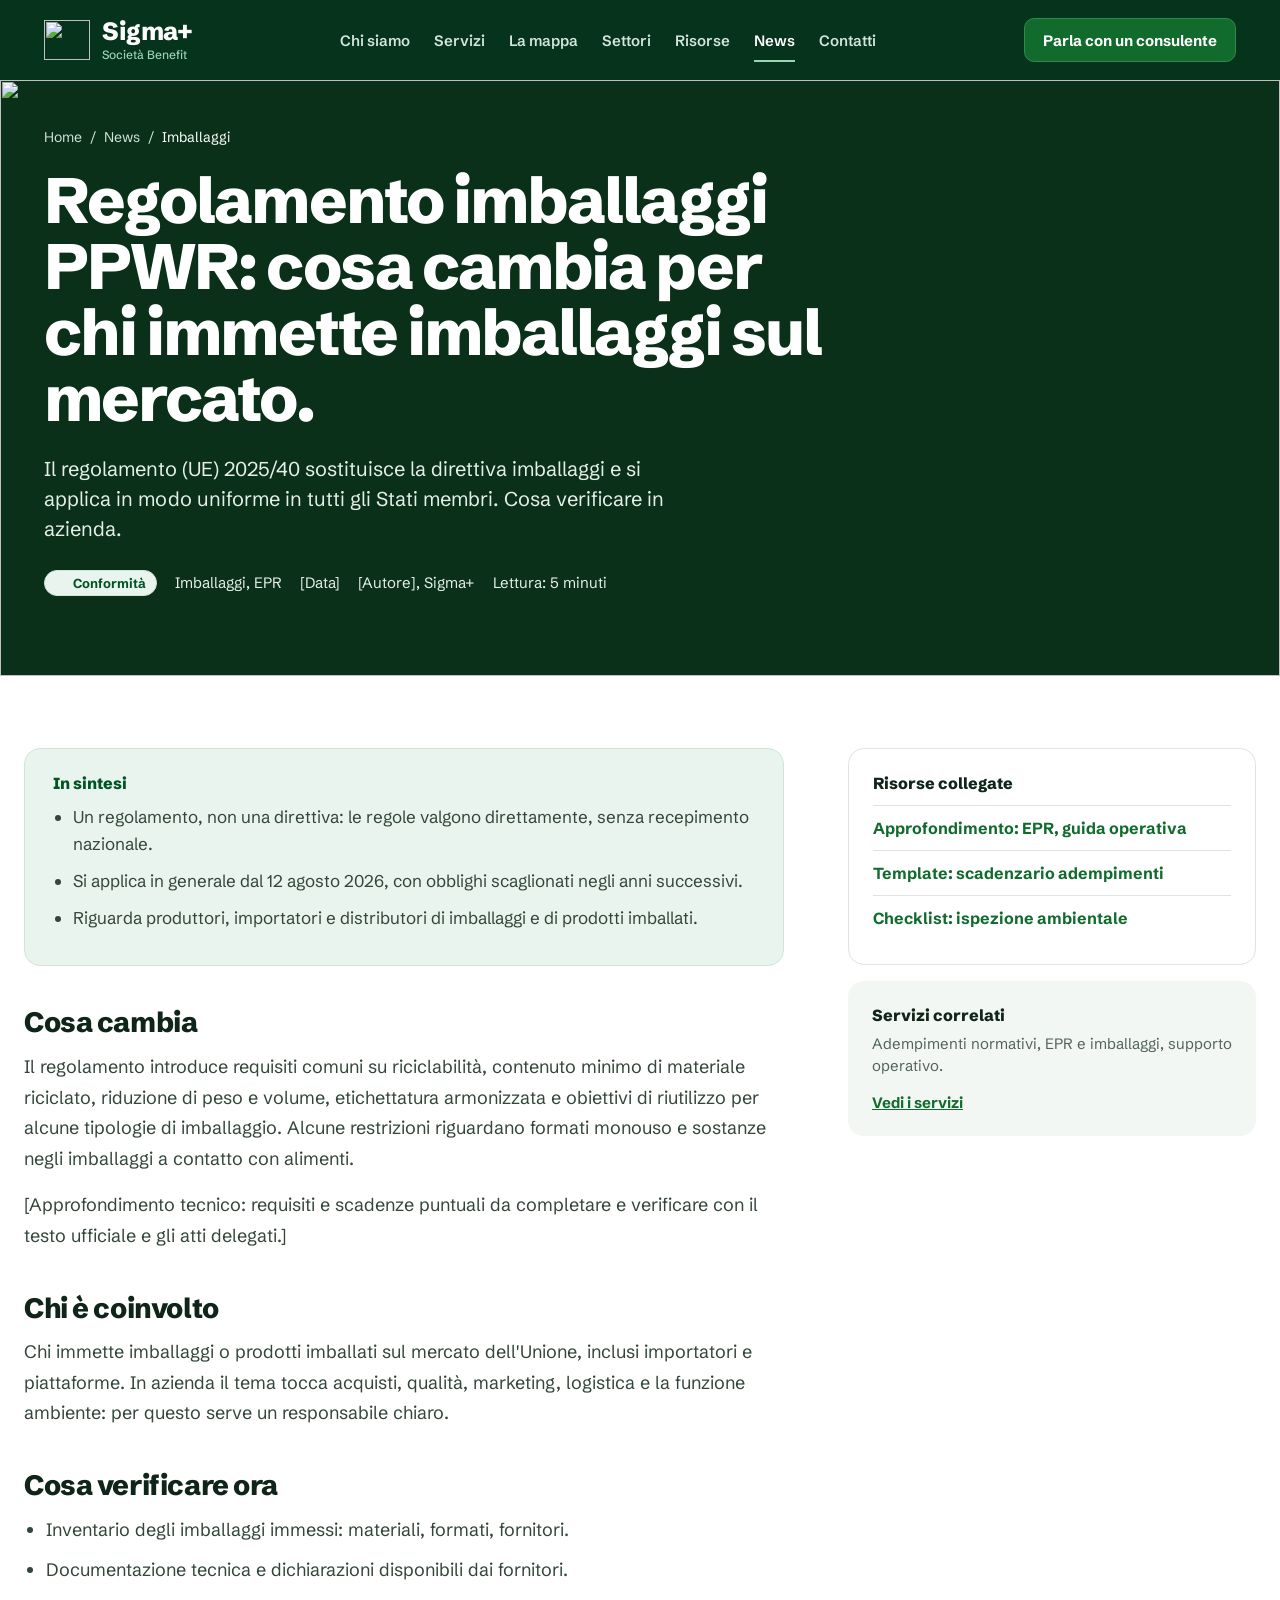
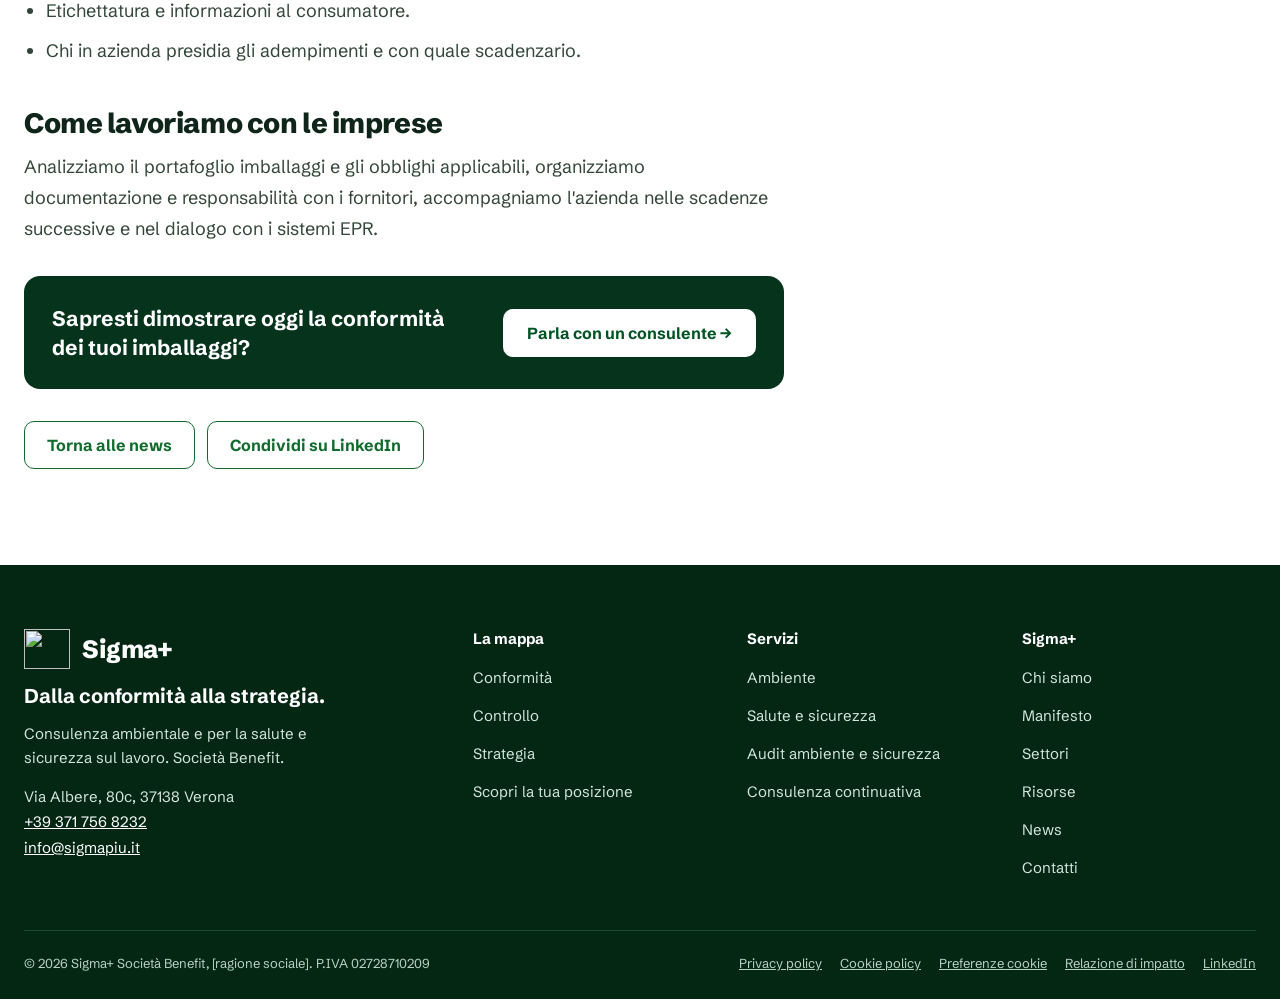
==== Articolo.html @ aa4e592d "Add files via upload" ====
<!doctype html>
<html lang="it">
<head>
<meta charset="utf-8">
<meta name="viewport" content="width=device-width, initial-scale=1">
<title>Sigma+ — Articolo: regolamento imballaggi PPWR</title>
<meta name="description" content="Sigma+ Società Benefit: consulenza ambientale e per la salute e sicurezza sul lavoro. Dalla conformità alla strategia.">
<link rel="icon" href="assets/simbolo.png">

<link rel="preconnect" href="https://fonts.googleapis.com">
<link rel="stylesheet" href="https://fonts.googleapis.com/css2?family=Schibsted+Grotesk:wght@400;500;600;700;800&amp;display=swap">
<style>
body{margin:0;background:#FFFFFF}
*{box-sizing:border-box}
a{color:#106B2D}a:hover{color:#005423}
input,select,textarea,button{font-family:inherit}
:focus-visible{outline:3px solid #015FC2;outline-offset:2px}
@media (prefers-reduced-motion: reduce){*{transition:none !important}}
</style>
</head>
<body>
<div style="font-family: 'Schibsted Grotesk', 'Helvetica Neue', Helvetica, sans-serif; color: #10251A; background: #FFFFFF; min-height: 100vh">
<header style="background: #06331B; color: #FFFFFF">
<div style="max-width: 1240px; margin: 0 auto; padding: 12px 24px; display: flex; flex-wrap: wrap; align-items: center; gap: 8px 32px">
<a href="index.html" aria-label="Sigma+ Società Benefit, home" style="display: flex; align-items: center; gap: 12px; text-decoration: none; color: #FFFFFF; min-height: 56px">
<img src="assets/simbolo.png" alt="" style="width: 46px; height: 40px; object-fit: contain">
<span style="display: flex; flex-direction: column; line-height: 1"><span style="font-size: 25px; font-weight: 800; letter-spacing: -0.02em">Sigma+</span><span style="font-size: 12px; font-weight: 500; color: #9BD4B3; margin-top: 5px">Società Benefit</span></span>
</a>
<nav aria-label="Menu principale" style="display: flex; flex-wrap: wrap; gap: 0 24px; flex: 1 1 480px; justify-content: center">
<a href="ChiSiamo.html" style="display: inline-flex; align-items: center; min-height: 44px; font-size: 15px; font-weight: 600; text-decoration: none; color: #D3E6DA">Chi siamo</a>
<a href="Servizi.html" style="display: inline-flex; align-items: center; min-height: 44px; font-size: 15px; font-weight: 600; text-decoration: none; color: #D3E6DA">Servizi</a>
<a href="LaMappa.html" style="display: inline-flex; align-items: center; min-height: 44px; font-size: 15px; font-weight: 600; text-decoration: none; color: #D3E6DA">La mappa</a>
<a href="Settori.html" style="display: inline-flex; align-items: center; min-height: 44px; font-size: 15px; font-weight: 600; text-decoration: none; color: #D3E6DA">Settori</a>
<a href="Risorse.html" style="display: inline-flex; align-items: center; min-height: 44px; font-size: 15px; font-weight: 600; text-decoration: none; color: #D3E6DA">Risorse</a>
<a href="News.html" style="display: inline-flex; align-items: center; min-height: 44px; font-size: 15px; font-weight: 600; text-decoration: none; color: #FFFFFF; box-shadow: inset 0 -2px 0 #9BD4B3" aria-current="page">News</a>
<a href="Contatti.html" style="display: inline-flex; align-items: center; min-height: 44px; font-size: 15px; font-weight: 600; text-decoration: none; color: #D3E6DA">Contatti</a>
</nav>
<a href="Contatti.html" style="display: inline-flex; align-items: center; gap: 10px; min-height: 48px; padding: 0 24px; border-radius: 10px; background: #106B2D; color: #FFFFFF; font-weight: 700; font-size: 16px; text-decoration: none; border: 0; cursor: pointer; font-family: 'Schibsted Grotesk', 'Helvetica Neue', Helvetica, sans-serif; min-height: 44px; padding: 0 18px; font-size: 15px; border: 1px solid #2F8A4C">Parla con un consulente</a>
</div>
</header>
<section style="position: relative; background: #0B3019; overflow: hidden">
<img src="assets/hero-articolo.jpg" alt="" style="position: absolute; top: 0; left: 0; width: 100%; height: 100%; object-fit: cover; object-position: 70% center">
<div style="position: relative; max-width: 1240px; margin: 0 auto; padding: 48px 24px 80px">
<nav aria-label="Percorso" style="display: flex; flex-wrap: wrap; gap: 8px; font-size: 14px; color: #CFE3D6; margin-bottom: 22px"><a href="index.html" style="color: #CFE3D6; text-decoration: none">Home</a><span aria-hidden="true">/</span><a href="News.html" style="color: #CFE3D6; text-decoration: none">News</a><span aria-hidden="true">/</span><span style="color: #FFFFFF">Imballaggi</span></nav>
<h1 style="margin: 0; font-size: clamp(38px, 5.2vw, 64px); line-height: 1.03; font-weight: 800; letter-spacing: -0.03em; color: #FFFFFF; max-width: 780px">Regolamento imballaggi PPWR: cosa cambia per chi immette imballaggi sul mercato.</h1>
<p style="margin: 22px 0 0; font-size: 20px; line-height: 1.5; color: #E4EFE8; max-width: 620px">Il regolamento (UE) 2025/40 sostituisce la direttiva imballaggi e si applica in modo uniforme in tutti gli Stati membri. Cosa verificare in azienda.</p>
<div style="display: flex; flex-wrap: wrap; gap: 10px 18px; align-items: center; margin-top: 26px; font-size: 15px; color: #E4EFE8"><span style="display: inline-flex; align-items: center; gap: 6px; font-size: 13px; font-weight: 700; color: #005423; background: #EAF4EE; border: 1px solid #CFE6D7; padding: 4px 10px 4px 6px; border-radius: 999px"><img src="assets/sfera-g.png" alt="" style="width: 16px; height: 16px">Conformità</span><span>Imballaggi, EPR</span><span>[Data]</span><span>[Autore], Sigma+</span><span>Lettura: 5 minuti</span></div>
</div>
</section>
<section style="padding: 72px 24px 96px">
<div style="max-width: 1240px; margin: 0 auto; display: flex; flex-wrap: wrap; gap: 48px 64px; align-items: flex-start">
<article style="flex: 999 1 560px; min-width: 0; max-width: 760px">
<div style="padding: 24px 28px; border-radius: 16px; background: #EAF4EE; border: 1px solid #CFE6D7"><p style="margin: 0 0 10px; font-size: 16px; font-weight: 800; color: #005423">In sintesi</p><ul style="margin: 0; padding-left: 20px; font-size: 17px; line-height: 1.6; color: #33463A"><li style="margin-bottom: 10px">Un regolamento, non una direttiva: le regole valgono direttamente, senza recepimento nazionale.</li><li style="margin-bottom: 10px">Si applica in generale dal 12 agosto 2026, con obblighi scaglionati negli anni successivi.</li><li style="margin-bottom: 10px">Riguarda produttori, importatori e distributori di imballaggi e di prodotti imballati.</li></ul></div>
<h2 style="margin: 40px 0 12px; font-size: 28px; line-height: 1.2; font-weight: 800; letter-spacing: -0.015em; color: #10251A">Cosa cambia</h2><p style="margin: 0 0 16px; font-size: 18px; line-height: 1.7; color: #33463A">Il regolamento introduce requisiti comuni su riciclabilità, contenuto minimo di materiale riciclato, riduzione di peso e volume, etichettatura armonizzata e obiettivi di riutilizzo per alcune tipologie di imballaggio. Alcune restrizioni riguardano formati monouso e sostanze negli imballaggi a contatto con alimenti.</p><p style="margin: 0 0 16px; font-size: 18px; line-height: 1.7; color: #33463A">[Approfondimento tecnico: requisiti e scadenze puntuali da completare e verificare con il testo ufficiale e gli atti delegati.]</p><h2 style="margin: 40px 0 12px; font-size: 28px; line-height: 1.2; font-weight: 800; letter-spacing: -0.015em; color: #10251A">Chi è coinvolto</h2><p style="margin: 0 0 16px; font-size: 18px; line-height: 1.7; color: #33463A">Chi immette imballaggi o prodotti imballati sul mercato dell'Unione, inclusi importatori e piattaforme. In azienda il tema tocca acquisti, qualità, marketing, logistica e la funzione ambiente: per questo serve un responsabile chiaro.</p><h2 style="margin: 40px 0 12px; font-size: 28px; line-height: 1.2; font-weight: 800; letter-spacing: -0.015em; color: #10251A">Cosa verificare ora</h2><ul style="margin: 0 0 16px; padding-left: 22px; font-size: 18px; line-height: 1.7; color: #33463A"><li style="margin-bottom: 10px">Inventario degli imballaggi immessi: materiali, formati, fornitori.</li><li style="margin-bottom: 10px">Documentazione tecnica e dichiarazioni disponibili dai fornitori.</li><li style="margin-bottom: 10px">Etichettatura e informazioni al consumatore.</li><li style="margin-bottom: 10px">Chi in azienda presidia gli adempimenti e con quale scadenzario.</li></ul><h2 style="margin: 40px 0 12px; font-size: 28px; line-height: 1.2; font-weight: 800; letter-spacing: -0.015em; color: #10251A">Come lavoriamo con le imprese</h2><p style="margin: 0 0 16px; font-size: 18px; line-height: 1.7; color: #33463A">Analizziamo il portafoglio imballaggi e gli obblighi applicabili, organizziamo documentazione e responsabilità con i fornitori, accompagniamo l'azienda nelle scadenze successive e nel dialogo con i sistemi EPR.</p><div style="margin-top: 32px; padding: 28px; border-radius: 16px; background: #06331B; display: flex; flex-wrap: wrap; gap: 16px 32px; align-items: center"><p style="margin: 0; flex: 1 1 320px; font-size: 21px; font-weight: 700; line-height: 1.35; color: #FFFFFF">Sapresti dimostrare oggi la conformità dei tuoi imballaggi?</p><a href="Contatti.html" style="display: inline-flex; align-items: center; gap: 10px; min-height: 48px; padding: 0 24px; border-radius: 10px; background: #106B2D; color: #FFFFFF; font-weight: 700; font-size: 16px; text-decoration: none; border: 0; cursor: pointer; font-family: 'Schibsted Grotesk', 'Helvetica Neue', Helvetica, sans-serif; background: #FFFFFF; color: #005423">Parla con un consulente →</a></div>
<div style="display: flex; flex-wrap: wrap; gap: 12px; margin-top: 32px"><a href="News.html" style="display: inline-flex; align-items: center; gap: 10px; min-height: 48px; padding: 0 22px; border-radius: 10px; border: 1.5px solid #106B2D; color: #106B2D; font-weight: 700; font-size: 16px; text-decoration: none; background: #FFFFFF">Torna alle news</a><a href="#" style="display: inline-flex; align-items: center; gap: 10px; min-height: 48px; padding: 0 22px; border-radius: 10px; border: 1.5px solid #106B2D; color: #106B2D; font-weight: 700; font-size: 16px; text-decoration: none; background: #FFFFFF">Condividi su LinkedIn</a></div>
</article>
<aside style="flex: 1 1 300px; display: flex; flex-direction: column; gap: 16px"><div style="padding: 24px; border-radius: 16px; border: 1px solid #DCE5DF"><p style="margin: 0 0 12px; font-size: 16px; font-weight: 800; color: #10251A">Risorse collegate</p><a href="Risorse.html" style="display: block; padding: 12px 0; border-top: 1px solid #DCE5DF; font-size: 16px; font-weight: 700; text-decoration: none">Approfondimento: EPR, guida operativa</a><a href="Risorse.html" style="display: block; padding: 12px 0; border-top: 1px solid #DCE5DF; font-size: 16px; font-weight: 700; text-decoration: none">Template: scadenzario adempimenti</a><a href="Risorse.html" style="display: block; padding: 12px 0; border-top: 1px solid #DCE5DF; font-size: 16px; font-weight: 700; text-decoration: none">Checklist: ispezione ambientale</a></div><div style="padding: 24px; border-radius: 16px; background: #F3F7F4"><p style="margin: 0; font-size: 16px; font-weight: 800; color: #10251A">Servizi correlati</p><p style="margin: 8px 0 14px; font-size: 15px; line-height: 1.5; color: #52645A">Adempimenti normativi, EPR e imballaggi, supporto operativo.</p><a href="Servizi.html" style="font-size: 15px; font-weight: 700">Vedi i servizi</a></div></aside>
</div>
</section>
<footer style="background: #042714; color: #D3E6DA; padding: 64px 24px 28px">
<div style="max-width: 1240px; margin: 0 auto">
<div style="display: flex; flex-wrap: wrap; gap: 40px">
<div style="display: flex; flex-direction: column; gap: 14px; flex: 2 1 300px">
<div style="display: flex; align-items: center; gap: 12px"><img src="assets/simbolo.png" alt="" style="width: 46px; height: 40px; object-fit: contain"><span style="font-size: 25px; font-weight: 800; color: #FFFFFF; letter-spacing: -0.02em">Sigma+</span></div>
<p style="margin: 0; font-size: 20px; font-weight: 700; color: #FFFFFF">Dalla conformità alla strategia.</p>
<p style="margin: 0; font-size: 15px; line-height: 1.6; max-width: 340px">Consulenza ambientale e per la salute e sicurezza sul lavoro. Società Benefit.</p>
<p style="margin: 0; font-size: 15px; line-height: 1.7">Via Albere, 80c, 37138 Verona<br><a href="tel:+393717568232" style="color: #FFFFFF">+39 371 756 8232</a><br><a href="mailto:info@sigmapiu.it" style="color: #FFFFFF">info@sigmapiu.it</a></p>
</div>
<div style="display: flex; flex-direction: column; gap: 10px; flex: 1 1 180px"><p style="margin: 0 0 6px; font-size: 15px; font-weight: 700; color: #FFFFFF">La mappa</p><a href="LaMappa.html" style="color: #D3E6DA; text-decoration: none; font-size: 15px; min-height: 28px; display: inline-flex; align-items: center">Conformità</a><a href="LaMappa.html" style="color: #D3E6DA; text-decoration: none; font-size: 15px; min-height: 28px; display: inline-flex; align-items: center">Controllo</a><a href="LaMappa.html" style="color: #D3E6DA; text-decoration: none; font-size: 15px; min-height: 28px; display: inline-flex; align-items: center">Strategia</a><a href="LaMappa.html" style="color: #D3E6DA; text-decoration: none; font-size: 15px; min-height: 28px; display: inline-flex; align-items: center">Scopri la tua posizione</a></div>
<div style="display: flex; flex-direction: column; gap: 10px; flex: 1 1 180px"><p style="margin: 0 0 6px; font-size: 15px; font-weight: 700; color: #FFFFFF">Servizi</p><a href="Servizi.html" style="color: #D3E6DA; text-decoration: none; font-size: 15px; min-height: 28px; display: inline-flex; align-items: center">Ambiente</a><a href="Sicurezza.html" style="color: #D3E6DA; text-decoration: none; font-size: 15px; min-height: 28px; display: inline-flex; align-items: center">Salute e sicurezza</a><a href="ServizioAudit.html" style="color: #D3E6DA; text-decoration: none; font-size: 15px; min-height: 28px; display: inline-flex; align-items: center">Audit ambiente e sicurezza</a><a href="Servizi.html" style="color: #D3E6DA; text-decoration: none; font-size: 15px; min-height: 28px; display: inline-flex; align-items: center">Consulenza continuativa</a></div>
<div style="display: flex; flex-direction: column; gap: 10px; flex: 1 1 180px"><p style="margin: 0 0 6px; font-size: 15px; font-weight: 700; color: #FFFFFF">Sigma+</p><a href="ChiSiamo.html" style="color: #D3E6DA; text-decoration: none; font-size: 15px; min-height: 28px; display: inline-flex; align-items: center">Chi siamo</a><a href="ChiSiamo.html" style="color: #D3E6DA; text-decoration: none; font-size: 15px; min-height: 28px; display: inline-flex; align-items: center">Manifesto</a><a href="Settori.html" style="color: #D3E6DA; text-decoration: none; font-size: 15px; min-height: 28px; display: inline-flex; align-items: center">Settori</a><a href="Risorse.html" style="color: #D3E6DA; text-decoration: none; font-size: 15px; min-height: 28px; display: inline-flex; align-items: center">Risorse</a><a href="News.html" style="color: #D3E6DA; text-decoration: none; font-size: 15px; min-height: 28px; display: inline-flex; align-items: center">News</a><a href="Contatti.html" style="color: #D3E6DA; text-decoration: none; font-size: 15px; min-height: 28px; display: inline-flex; align-items: center">Contatti</a></div>
</div>
<div style="display: flex; flex-wrap: wrap; gap: 12px 24px; justify-content: space-between; margin-top: 48px; padding-top: 24px; border-top: 1px solid #1D4A30; font-size: 13px; color: #B9D2C2">
<span>© 2026 Sigma+ Società Benefit, [ragione sociale]. P.IVA 02728710209</span>
<span style="display: flex; flex-wrap: wrap; gap: 4px 18px"><a href="#" style="color: #B9D2C2">Privacy policy</a><a href="#" style="color: #B9D2C2">Cookie policy</a><a href="#" style="color: #B9D2C2">Preferenze cookie</a><a href="#" style="color: #B9D2C2">Relazione di impatto</a><a href="#" style="color: #B9D2C2">LinkedIn</a></span>
</div>
</div>
</footer>
</div>
</body>
</html>
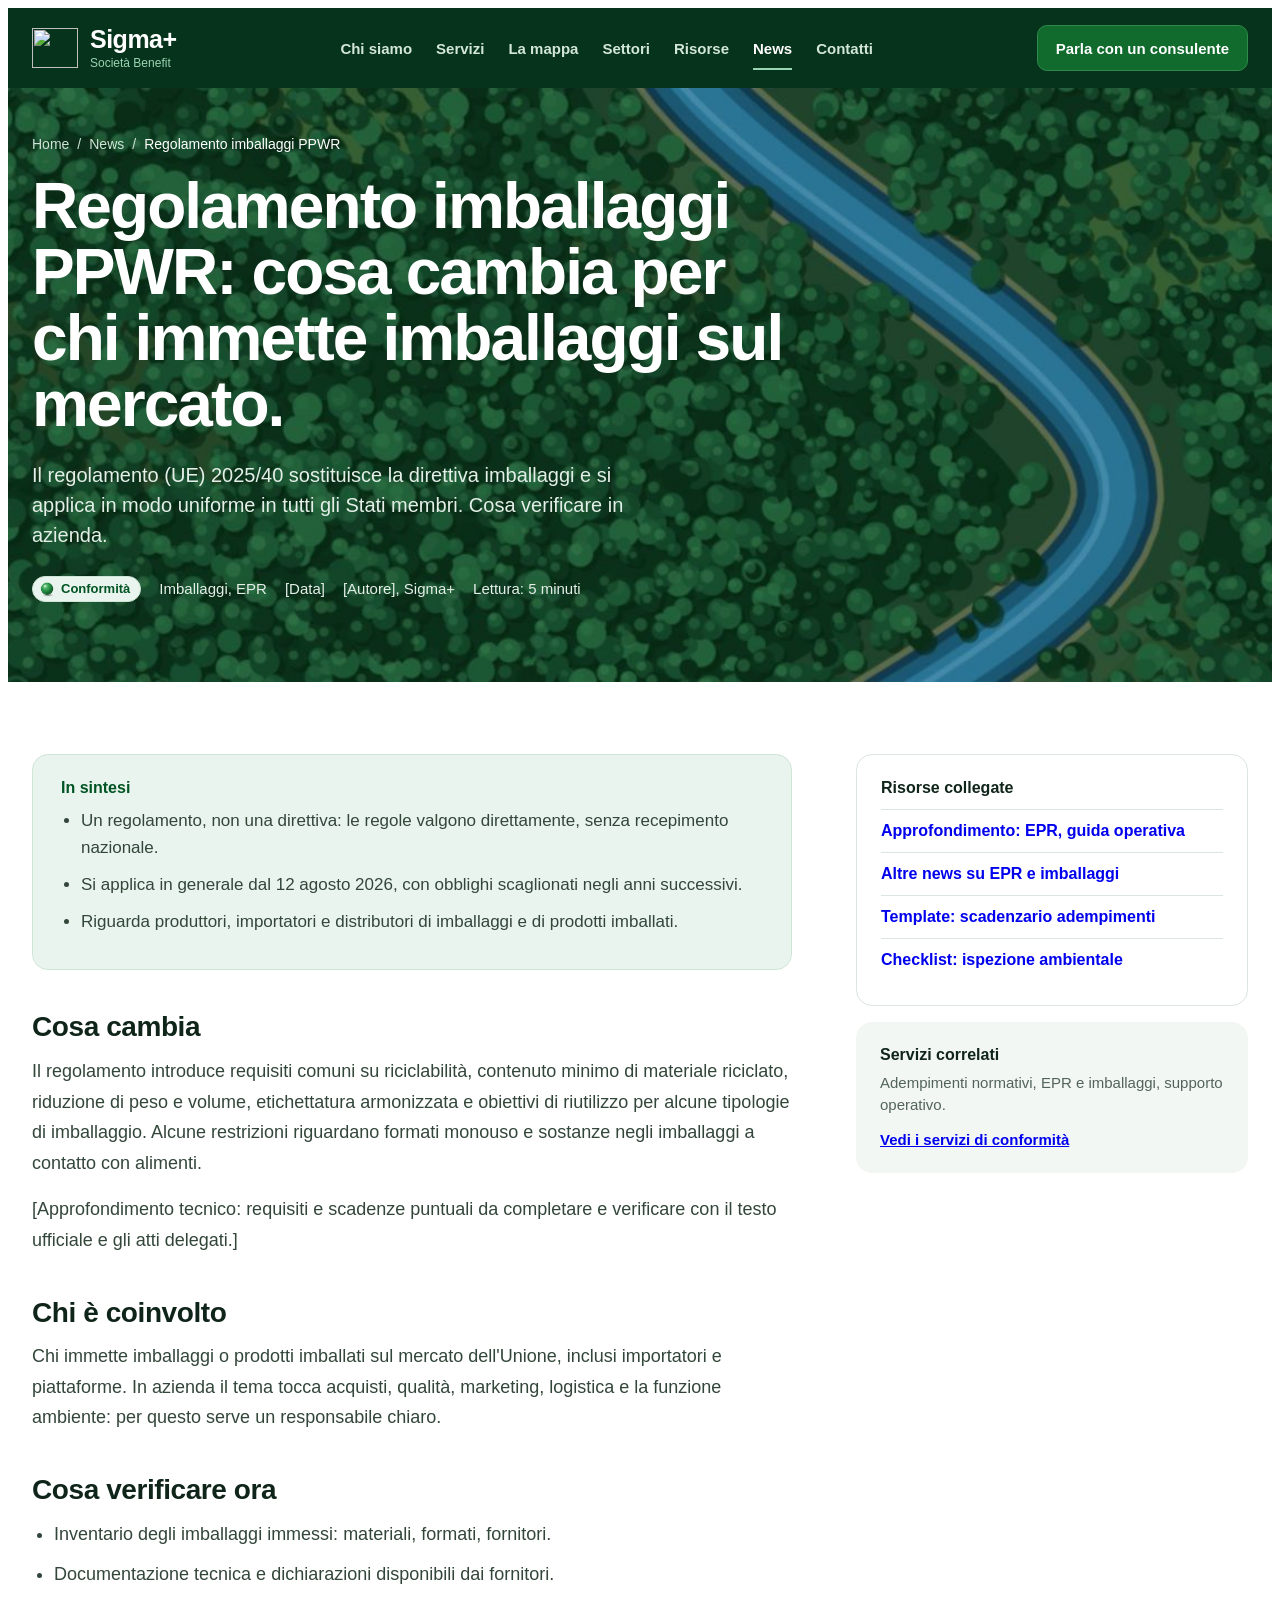
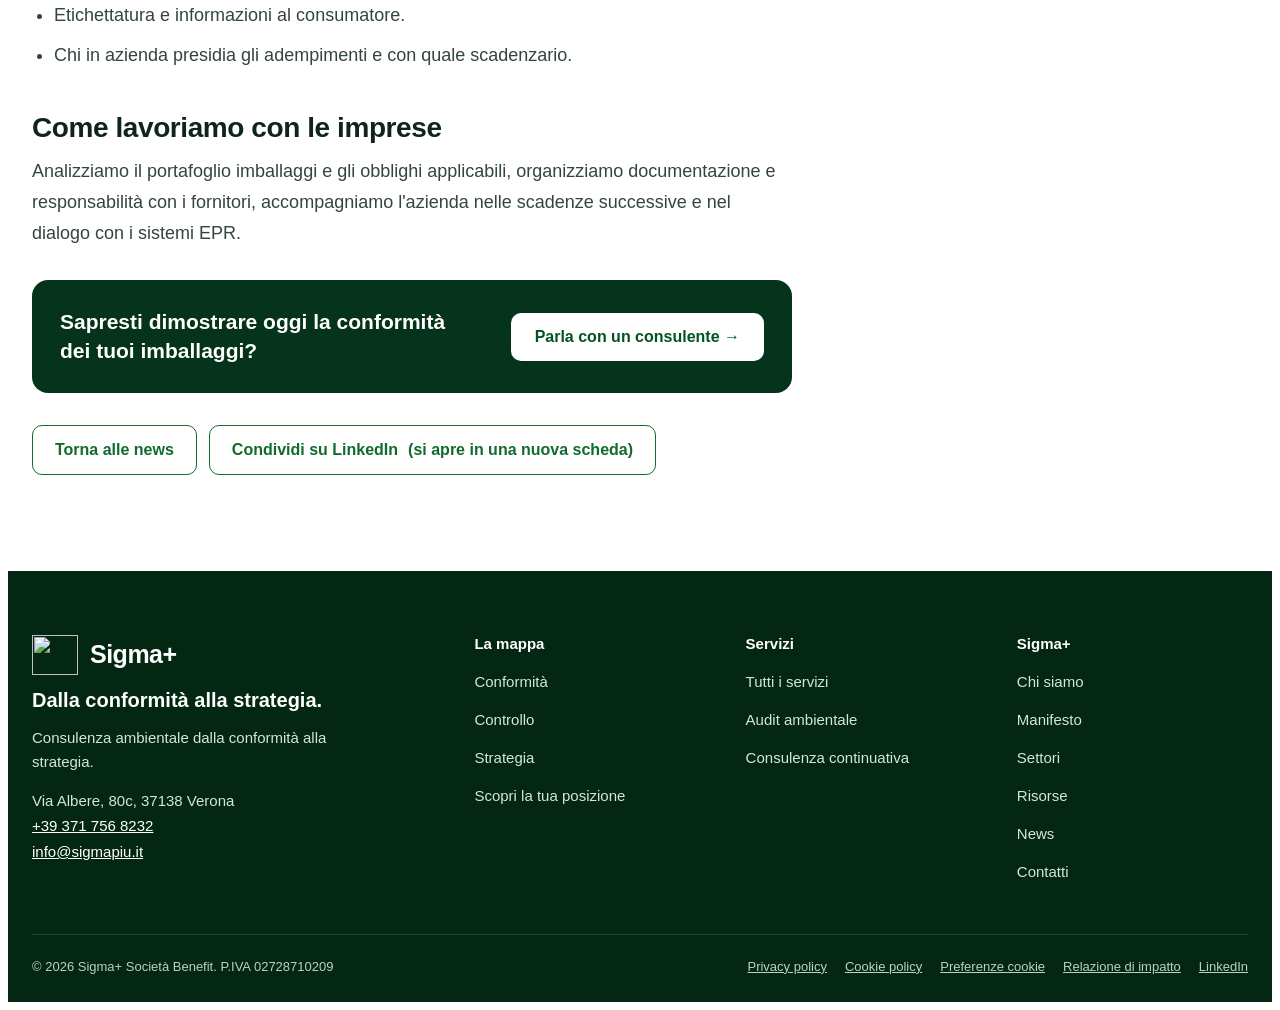
==== commit 56e670a3: "Add files via upload" ====
--- a/Articolo.html
+++ b/Articolo.html
@@ -3,27 +3,146 @@
 <head>
 <meta charset="utf-8">
 <meta name="viewport" content="width=device-width, initial-scale=1">
-<title>Sigma+ — Articolo: regolamento imballaggi PPWR</title>
-<meta name="description" content="Sigma+ Società Benefit: consulenza ambientale e per la salute e sicurezza sul lavoro. Dalla conformità alla strategia.">
-<link rel="icon" href="assets/simbolo.png">
-
-<link rel="preconnect" href="https://fonts.googleapis.com">
-<link rel="stylesheet" href="https://fonts.googleapis.com/css2?family=Schibsted+Grotesk:wght@400;500;600;700;800&amp;display=swap">
-<style>
-body{margin:0;background:#FFFFFF}
-*{box-sizing:border-box}
-a{color:#106B2D}a:hover{color:#005423}
-input,select,textarea,button{font-family:inherit}
-:focus-visible{outline:3px solid #015FC2;outline-offset:2px}
-@media (prefers-reduced-motion: reduce){*{transition:none !important}}
-</style>
+<meta http-equiv="Content-Security-Policy" content="default-src 'self'; script-src 'self'; style-src 'self' 'unsafe-inline'; img-src 'self' data:; font-src 'self'; connect-src 'self'; manifest-src 'self'; form-action 'self'; base-uri 'self'; object-src 'none'">
+<meta name="referrer" content="strict-origin-when-cross-origin">
+<title>Regolamento imballaggi PPWR: cosa cambia | Sigma+</title>
+<meta name="description" content="Il regolamento (UE) 2025/40 sugli imballaggi: chi è coinvolto, cosa cambia e quali verifiche fare ora su materiali, documentazione ed etichettatura.">
+<meta name="robots" content="index, follow, max-image-preview:large">
+<link rel="canonical" href="https://www.sigmapiu.it/Articolo.html">
+<meta name="theme-color" content="#06331B">
+<link rel="icon" href="favicon.ico" sizes="any">
+<link rel="icon" href="assets/icons/favicon-32.png" type="image/png" sizes="32x32">
+<link rel="apple-touch-icon" href="assets/icons/apple-touch-icon.png">
+<link rel="manifest" href="site.webmanifest">
+<meta property="og:type" content="article">
+<meta property="og:site_name" content="Sigma+">
+<meta property="og:locale" content="it_IT">
+<meta property="og:title" content="Regolamento imballaggi PPWR: cosa cambia | Sigma+">
+<meta property="og:description" content="Il regolamento (UE) 2025/40 sugli imballaggi: chi è coinvolto, cosa cambia e quali verifiche fare ora su materiali, documentazione ed etichettatura.">
+<meta property="og:url" content="https://www.sigmapiu.it/Articolo.html">
+<meta property="og:image" content="https://www.sigmapiu.it/assets/og-image.jpg">
+<meta property="og:image:width" content="1200">
+<meta property="og:image:height" content="630">
+<meta name="twitter:card" content="summary_large_image">
+<link rel="preload" href="assets/fonts/schibsted-grotesk-latin-wght-normal.woff2" as="font" type="font/woff2" crossorigin>
+<link rel="stylesheet" href="assets/fonts/fonts.css">
+<link rel="stylesheet" href="assets/css/base.css">
+<script type="application/ld+json">
+{
+ "@context": "https://schema.org",
+ "@graph": [
+  {
+   "@type": "ProfessionalService",
+   "@id": "https://www.sigmapiu.it/#organizzazione",
+   "name": "Sigma+",
+   "alternateName": "Sigma Più Società Benefit",
+   "description": "Società Benefit di consulenza ambientale: dalla conformità alla strategia.",
+   "slogan": "Dalla conformità alla strategia.",
+   "url": "https://www.sigmapiu.it/",
+   "logo": "https://www.sigmapiu.it/assets/simbolo.png",
+   "image": "https://www.sigmapiu.it/assets/og-image.jpg",
+   "telephone": "+39 371 756 8232",
+   "email": "info@sigmapiu.it",
+   "vatID": "IT02728710209",
+   "address": {
+    "@type": "PostalAddress",
+    "streetAddress": "Via Albere, 80c",
+    "postalCode": "37138",
+    "addressLocality": "Verona",
+    "addressRegion": "VR",
+    "addressCountry": "IT"
+   },
+   "knowsAbout": [
+    "Autorizzazioni ambientali",
+    "Gestione dei rifiuti",
+    "RENTRI",
+    "Audit ambientale",
+    "Monitoraggi ambientali",
+    "ISO 14001",
+    "Reporting di sostenibilità",
+    "LCA e carbon footprint"
+   ]
+  },
+  {
+   "@type": "WebSite",
+   "@id": "https://www.sigmapiu.it/#sito",
+   "url": "https://www.sigmapiu.it/",
+   "name": "Sigma+",
+   "inLanguage": "it-IT",
+   "publisher": {
+    "@id": "https://www.sigmapiu.it/#organizzazione"
+   }
+  },
+  {
+   "@type": "WebPage",
+   "@id": "https://www.sigmapiu.it/Articolo.html#pagina",
+   "url": "https://www.sigmapiu.it/Articolo.html",
+   "name": "Regolamento imballaggi PPWR: cosa cambia | Sigma+",
+   "description": "Il regolamento (UE) 2025/40 sugli imballaggi: chi è coinvolto, cosa cambia e quali verifiche fare ora su materiali, documentazione ed etichettatura.",
+   "inLanguage": "it-IT",
+   "isPartOf": {
+    "@id": "https://www.sigmapiu.it/#sito"
+   },
+   "about": {
+    "@id": "https://www.sigmapiu.it/#organizzazione"
+   },
+   "primaryImageOfPage": {
+    "@type": "ImageObject",
+    "url": "https://www.sigmapiu.it/assets/hero-articolo.jpg"
+   },
+   "breadcrumb": {
+    "@type": "BreadcrumbList",
+    "itemListElement": [
+     {
+      "@type": "ListItem",
+      "position": 1,
+      "name": "Home",
+      "item": "https://www.sigmapiu.it/"
+     },
+     {
+      "@type": "ListItem",
+      "position": 2,
+      "name": "News",
+      "item": "https://www.sigmapiu.it/News.html"
+     },
+     {
+      "@type": "ListItem",
+      "position": 3,
+      "name": "Regolamento imballaggi PPWR",
+      "item": "https://www.sigmapiu.it/Articolo.html"
+     }
+    ]
+   }
+  },
+  {
+   "@type": "Article",
+   "@id": "https://www.sigmapiu.it/Articolo.html#articolo",
+   "headline": "Regolamento imballaggi PPWR: cosa cambia per chi immette imballaggi sul mercato",
+   "description": "Il regolamento (UE) 2025/40 sugli imballaggi: chi è coinvolto, cosa cambia e quali verifiche fare ora su materiali, documentazione ed etichettatura.",
+   "image": "https://www.sigmapiu.it/assets/hero-articolo.jpg",
+   "inLanguage": "it-IT",
+   "mainEntityOfPage": {
+    "@id": "https://www.sigmapiu.it/Articolo.html#pagina"
+   },
+   "publisher": {
+    "@id": "https://www.sigmapiu.it/#organizzazione"
+   },
+   "about": [
+    "PPWR",
+    "Imballaggi",
+    "EPR"
+   ]
+  }
+ ]
+}
+</script>
 </head>
 <body>
 <div style="font-family: 'Schibsted Grotesk', 'Helvetica Neue', Helvetica, sans-serif; color: #10251A; background: #FFFFFF; min-height: 100vh">
 <header style="background: #06331B; color: #FFFFFF">
 <div style="max-width: 1240px; margin: 0 auto; padding: 12px 24px; display: flex; flex-wrap: wrap; align-items: center; gap: 8px 32px">
 <a href="index.html" aria-label="Sigma+ Società Benefit, home" style="display: flex; align-items: center; gap: 12px; text-decoration: none; color: #FFFFFF; min-height: 56px">
-<img src="assets/simbolo.png" alt="" style="width: 46px; height: 40px; object-fit: contain">
+<img src="assets/simbolo-sm.png" alt="" width="46" height="40" style="width: 46px; height: 40px; object-fit: contain">
 <span style="display: flex; flex-direction: column; line-height: 1"><span style="font-size: 25px; font-weight: 800; letter-spacing: -0.02em">Sigma+</span><span style="font-size: 12px; font-weight: 500; color: #9BD4B3; margin-top: 5px">Società Benefit</span></span>
 </a>
 <nav aria-label="Menu principale" style="display: flex; flex-wrap: wrap; gap: 0 24px; flex: 1 1 480px; justify-content: center">
@@ -32,19 +151,19 @@
 <a href="LaMappa.html" style="display: inline-flex; align-items: center; min-height: 44px; font-size: 15px; font-weight: 600; text-decoration: none; color: #D3E6DA">La mappa</a>
 <a href="Settori.html" style="display: inline-flex; align-items: center; min-height: 44px; font-size: 15px; font-weight: 600; text-decoration: none; color: #D3E6DA">Settori</a>
 <a href="Risorse.html" style="display: inline-flex; align-items: center; min-height: 44px; font-size: 15px; font-weight: 600; text-decoration: none; color: #D3E6DA">Risorse</a>
-<a href="News.html" style="display: inline-flex; align-items: center; min-height: 44px; font-size: 15px; font-weight: 600; text-decoration: none; color: #FFFFFF; box-shadow: inset 0 -2px 0 #9BD4B3" aria-current="page">News</a>
+<a href="News.html" style="display: inline-flex; align-items: center; min-height: 44px; font-size: 15px; font-weight: 600; text-decoration: none; color: #FFFFFF; box-shadow: inset 0 -2px 0 #9BD4B3" aria-current="true">News</a>
 <a href="Contatti.html" style="display: inline-flex; align-items: center; min-height: 44px; font-size: 15px; font-weight: 600; text-decoration: none; color: #D3E6DA">Contatti</a>
 </nav>
 <a href="Contatti.html" style="display: inline-flex; align-items: center; gap: 10px; min-height: 48px; padding: 0 24px; border-radius: 10px; background: #106B2D; color: #FFFFFF; font-weight: 700; font-size: 16px; text-decoration: none; border: 0; cursor: pointer; font-family: 'Schibsted Grotesk', 'Helvetica Neue', Helvetica, sans-serif; min-height: 44px; padding: 0 18px; font-size: 15px; border: 1px solid #2F8A4C">Parla con un consulente</a>
 </div>
 </header>
 <section style="position: relative; background: #0B3019; overflow: hidden">
-<img src="assets/hero-articolo.jpg" alt="" style="position: absolute; top: 0; left: 0; width: 100%; height: 100%; object-fit: cover; object-position: 70% center">
+<img src="assets/hero-articolo.jpg" alt="Illustrazione di un fiume che attraversa un territorio boscato, visto dall'alto" style="position: absolute; top: 0; left: 0; width: 100%; height: 100%; object-fit: cover; object-position: 70% center">
 <div style="position: relative; max-width: 1240px; margin: 0 auto; padding: 48px 24px 80px">
-<nav aria-label="Percorso" style="display: flex; flex-wrap: wrap; gap: 8px; font-size: 14px; color: #CFE3D6; margin-bottom: 22px"><a href="index.html" style="color: #CFE3D6; text-decoration: none">Home</a><span aria-hidden="true">/</span><a href="News.html" style="color: #CFE3D6; text-decoration: none">News</a><span aria-hidden="true">/</span><span style="color: #FFFFFF">Imballaggi</span></nav>
+<nav aria-label="Briciole di pane" style="display: flex; flex-wrap: wrap; gap: 8px; font-size: 14px; color: #CFE3D6; margin-bottom: 22px"><a href="index.html" style="color: #CFE3D6; text-decoration: none">Home</a><span aria-hidden="true">/</span><a href="News.html" style="color: #CFE3D6; text-decoration: none">News</a><span aria-hidden="true">/</span><span style="color: #FFFFFF" aria-current="page">Regolamento imballaggi PPWR</span></nav>
 <h1 style="margin: 0; font-size: clamp(38px, 5.2vw, 64px); line-height: 1.03; font-weight: 800; letter-spacing: -0.03em; color: #FFFFFF; max-width: 780px">Regolamento imballaggi PPWR: cosa cambia per chi immette imballaggi sul mercato.</h1>
 <p style="margin: 22px 0 0; font-size: 20px; line-height: 1.5; color: #E4EFE8; max-width: 620px">Il regolamento (UE) 2025/40 sostituisce la direttiva imballaggi e si applica in modo uniforme in tutti gli Stati membri. Cosa verificare in azienda.</p>
-<div style="display: flex; flex-wrap: wrap; gap: 10px 18px; align-items: center; margin-top: 26px; font-size: 15px; color: #E4EFE8"><span style="display: inline-flex; align-items: center; gap: 6px; font-size: 13px; font-weight: 700; color: #005423; background: #EAF4EE; border: 1px solid #CFE6D7; padding: 4px 10px 4px 6px; border-radius: 999px"><img src="assets/sfera-g.png" alt="" style="width: 16px; height: 16px">Conformità</span><span>Imballaggi, EPR</span><span>[Data]</span><span>[Autore], Sigma+</span><span>Lettura: 5 minuti</span></div>
+<div style="display: flex; flex-wrap: wrap; gap: 10px 18px; align-items: center; margin-top: 26px; font-size: 15px; color: #E4EFE8"><span style="display: inline-flex; align-items: center; gap: 6px; font-size: 13px; font-weight: 700; color: #005423; background: #EAF4EE; border: 1px solid #CFE6D7; padding: 4px 10px 4px 6px; border-radius: 999px"><img loading="lazy" decoding="async" src="assets/sfera-g.png" alt="" style="width: 16px; height: 16px">Conformità</span><span>Imballaggi, EPR</span><span>[Data]</span><span>[Autore], Sigma+</span><span>Lettura: 5 minuti</span></div>
 </div>
 </section>
 <section style="padding: 72px 24px 96px">
@@ -52,26 +171,26 @@
 <article style="flex: 999 1 560px; min-width: 0; max-width: 760px">
 <div style="padding: 24px 28px; border-radius: 16px; background: #EAF4EE; border: 1px solid #CFE6D7"><p style="margin: 0 0 10px; font-size: 16px; font-weight: 800; color: #005423">In sintesi</p><ul style="margin: 0; padding-left: 20px; font-size: 17px; line-height: 1.6; color: #33463A"><li style="margin-bottom: 10px">Un regolamento, non una direttiva: le regole valgono direttamente, senza recepimento nazionale.</li><li style="margin-bottom: 10px">Si applica in generale dal 12 agosto 2026, con obblighi scaglionati negli anni successivi.</li><li style="margin-bottom: 10px">Riguarda produttori, importatori e distributori di imballaggi e di prodotti imballati.</li></ul></div>
 <h2 style="margin: 40px 0 12px; font-size: 28px; line-height: 1.2; font-weight: 800; letter-spacing: -0.015em; color: #10251A">Cosa cambia</h2><p style="margin: 0 0 16px; font-size: 18px; line-height: 1.7; color: #33463A">Il regolamento introduce requisiti comuni su riciclabilità, contenuto minimo di materiale riciclato, riduzione di peso e volume, etichettatura armonizzata e obiettivi di riutilizzo per alcune tipologie di imballaggio. Alcune restrizioni riguardano formati monouso e sostanze negli imballaggi a contatto con alimenti.</p><p style="margin: 0 0 16px; font-size: 18px; line-height: 1.7; color: #33463A">[Approfondimento tecnico: requisiti e scadenze puntuali da completare e verificare con il testo ufficiale e gli atti delegati.]</p><h2 style="margin: 40px 0 12px; font-size: 28px; line-height: 1.2; font-weight: 800; letter-spacing: -0.015em; color: #10251A">Chi è coinvolto</h2><p style="margin: 0 0 16px; font-size: 18px; line-height: 1.7; color: #33463A">Chi immette imballaggi o prodotti imballati sul mercato dell'Unione, inclusi importatori e piattaforme. In azienda il tema tocca acquisti, qualità, marketing, logistica e la funzione ambiente: per questo serve un responsabile chiaro.</p><h2 style="margin: 40px 0 12px; font-size: 28px; line-height: 1.2; font-weight: 800; letter-spacing: -0.015em; color: #10251A">Cosa verificare ora</h2><ul style="margin: 0 0 16px; padding-left: 22px; font-size: 18px; line-height: 1.7; color: #33463A"><li style="margin-bottom: 10px">Inventario degli imballaggi immessi: materiali, formati, fornitori.</li><li style="margin-bottom: 10px">Documentazione tecnica e dichiarazioni disponibili dai fornitori.</li><li style="margin-bottom: 10px">Etichettatura e informazioni al consumatore.</li><li style="margin-bottom: 10px">Chi in azienda presidia gli adempimenti e con quale scadenzario.</li></ul><h2 style="margin: 40px 0 12px; font-size: 28px; line-height: 1.2; font-weight: 800; letter-spacing: -0.015em; color: #10251A">Come lavoriamo con le imprese</h2><p style="margin: 0 0 16px; font-size: 18px; line-height: 1.7; color: #33463A">Analizziamo il portafoglio imballaggi e gli obblighi applicabili, organizziamo documentazione e responsabilità con i fornitori, accompagniamo l'azienda nelle scadenze successive e nel dialogo con i sistemi EPR.</p><div style="margin-top: 32px; padding: 28px; border-radius: 16px; background: #06331B; display: flex; flex-wrap: wrap; gap: 16px 32px; align-items: center"><p style="margin: 0; flex: 1 1 320px; font-size: 21px; font-weight: 700; line-height: 1.35; color: #FFFFFF">Sapresti dimostrare oggi la conformità dei tuoi imballaggi?</p><a href="Contatti.html" style="display: inline-flex; align-items: center; gap: 10px; min-height: 48px; padding: 0 24px; border-radius: 10px; background: #106B2D; color: #FFFFFF; font-weight: 700; font-size: 16px; text-decoration: none; border: 0; cursor: pointer; font-family: 'Schibsted Grotesk', 'Helvetica Neue', Helvetica, sans-serif; background: #FFFFFF; color: #005423">Parla con un consulente →</a></div>
-<div style="display: flex; flex-wrap: wrap; gap: 12px; margin-top: 32px"><a href="News.html" style="display: inline-flex; align-items: center; gap: 10px; min-height: 48px; padding: 0 22px; border-radius: 10px; border: 1.5px solid #106B2D; color: #106B2D; font-weight: 700; font-size: 16px; text-decoration: none; background: #FFFFFF">Torna alle news</a><a href="#" style="display: inline-flex; align-items: center; gap: 10px; min-height: 48px; padding: 0 22px; border-radius: 10px; border: 1.5px solid #106B2D; color: #106B2D; font-weight: 700; font-size: 16px; text-decoration: none; background: #FFFFFF">Condividi su LinkedIn</a></div>
+<div style="display: flex; flex-wrap: wrap; gap: 12px; margin-top: 32px"><a href="News.html" style="display: inline-flex; align-items: center; gap: 10px; min-height: 48px; padding: 0 22px; border-radius: 10px; border: 1.5px solid #106B2D; color: #106B2D; font-weight: 700; font-size: 16px; text-decoration: none; background: #FFFFFF">Torna alle news</a><a href="https://www.linkedin.com/sharing/share-offsite/?url=https://www.sigmapiu.it/Articolo.html" target="_blank" rel="noopener noreferrer" style="display: inline-flex; align-items: center; gap: 10px; min-height: 48px; padding: 0 22px; border-radius: 10px; border: 1.5px solid #106B2D; color: #106B2D; font-weight: 700; font-size: 16px; text-decoration: none; background: #FFFFFF">Condividi su LinkedIn<span class="sr-only"> (si apre in una nuova scheda)</span></a></div>
 </article>
-<aside style="flex: 1 1 300px; display: flex; flex-direction: column; gap: 16px"><div style="padding: 24px; border-radius: 16px; border: 1px solid #DCE5DF"><p style="margin: 0 0 12px; font-size: 16px; font-weight: 800; color: #10251A">Risorse collegate</p><a href="Risorse.html" style="display: block; padding: 12px 0; border-top: 1px solid #DCE5DF; font-size: 16px; font-weight: 700; text-decoration: none">Approfondimento: EPR, guida operativa</a><a href="Risorse.html" style="display: block; padding: 12px 0; border-top: 1px solid #DCE5DF; font-size: 16px; font-weight: 700; text-decoration: none">Template: scadenzario adempimenti</a><a href="Risorse.html" style="display: block; padding: 12px 0; border-top: 1px solid #DCE5DF; font-size: 16px; font-weight: 700; text-decoration: none">Checklist: ispezione ambientale</a></div><div style="padding: 24px; border-radius: 16px; background: #F3F7F4"><p style="margin: 0; font-size: 16px; font-weight: 800; color: #10251A">Servizi correlati</p><p style="margin: 8px 0 14px; font-size: 15px; line-height: 1.5; color: #52645A">Adempimenti normativi, EPR e imballaggi, supporto operativo.</p><a href="Servizi.html" style="font-size: 15px; font-weight: 700">Vedi i servizi</a></div></aside>
+<aside style="flex: 1 1 300px; display: flex; flex-direction: column; gap: 16px"><div style="padding: 24px; border-radius: 16px; border: 1px solid #DCE5DF"><p style="margin: 0 0 12px; font-size: 16px; font-weight: 800; color: #10251A">Risorse collegate</p><a href="Risorse.html" style="display: block; padding: 12px 0; border-top: 1px solid #DCE5DF; font-size: 16px; font-weight: 700; text-decoration: none">Approfondimento: EPR, guida operativa</a><a href="News.html#tema-epr" style="display: block; padding: 12px 0; border-top: 1px solid #DCE5DF; font-size: 16px; font-weight: 700; text-decoration: none">Altre news su EPR e imballaggi</a><a href="Risorse.html" style="display: block; padding: 12px 0; border-top: 1px solid #DCE5DF; font-size: 16px; font-weight: 700; text-decoration: none">Template: scadenzario adempimenti</a><a href="Risorse.html" style="display: block; padding: 12px 0; border-top: 1px solid #DCE5DF; font-size: 16px; font-weight: 700; text-decoration: none">Checklist: ispezione ambientale</a></div><div style="padding: 24px; border-radius: 16px; background: #F3F7F4"><p style="margin: 0; font-size: 16px; font-weight: 800; color: #10251A">Servizi correlati</p><p style="margin: 8px 0 14px; font-size: 15px; line-height: 1.5; color: #52645A">Adempimenti normativi, EPR e imballaggi, supporto operativo.</p><a href="Servizi.html#conformita" style="font-size: 15px; font-weight: 700">Vedi i servizi di conformità</a></div></aside>
 </div>
 </section>
 <footer style="background: #042714; color: #D3E6DA; padding: 64px 24px 28px">
 <div style="max-width: 1240px; margin: 0 auto">
 <div style="display: flex; flex-wrap: wrap; gap: 40px">
 <div style="display: flex; flex-direction: column; gap: 14px; flex: 2 1 300px">
-<div style="display: flex; align-items: center; gap: 12px"><img src="assets/simbolo.png" alt="" style="width: 46px; height: 40px; object-fit: contain"><span style="font-size: 25px; font-weight: 800; color: #FFFFFF; letter-spacing: -0.02em">Sigma+</span></div>
+<div style="display: flex; align-items: center; gap: 12px"><img src="assets/simbolo-sm.png" alt="" width="46" height="40" style="width: 46px; height: 40px; object-fit: contain"><span style="font-size: 25px; font-weight: 800; color: #FFFFFF; letter-spacing: -0.02em">Sigma+</span></div>
 <p style="margin: 0; font-size: 20px; font-weight: 700; color: #FFFFFF">Dalla conformità alla strategia.</p>
-<p style="margin: 0; font-size: 15px; line-height: 1.6; max-width: 340px">Consulenza ambientale e per la salute e sicurezza sul lavoro. Società Benefit.</p>
+<p style="margin: 0; font-size: 15px; line-height: 1.6; max-width: 340px">Consulenza ambientale dalla conformità alla strategia.</p>
 <p style="margin: 0; font-size: 15px; line-height: 1.7">Via Albere, 80c, 37138 Verona<br><a href="tel:+393717568232" style="color: #FFFFFF">+39 371 756 8232</a><br><a href="mailto:info@sigmapiu.it" style="color: #FFFFFF">info@sigmapiu.it</a></p>
 </div>
-<div style="display: flex; flex-direction: column; gap: 10px; flex: 1 1 180px"><p style="margin: 0 0 6px; font-size: 15px; font-weight: 700; color: #FFFFFF">La mappa</p><a href="LaMappa.html" style="color: #D3E6DA; text-decoration: none; font-size: 15px; min-height: 28px; display: inline-flex; align-items: center">Conformità</a><a href="LaMappa.html" style="color: #D3E6DA; text-decoration: none; font-size: 15px; min-height: 28px; display: inline-flex; align-items: center">Controllo</a><a href="LaMappa.html" style="color: #D3E6DA; text-decoration: none; font-size: 15px; min-height: 28px; display: inline-flex; align-items: center">Strategia</a><a href="LaMappa.html" style="color: #D3E6DA; text-decoration: none; font-size: 15px; min-height: 28px; display: inline-flex; align-items: center">Scopri la tua posizione</a></div>
-<div style="display: flex; flex-direction: column; gap: 10px; flex: 1 1 180px"><p style="margin: 0 0 6px; font-size: 15px; font-weight: 700; color: #FFFFFF">Servizi</p><a href="Servizi.html" style="color: #D3E6DA; text-decoration: none; font-size: 15px; min-height: 28px; display: inline-flex; align-items: center">Ambiente</a><a href="Sicurezza.html" style="color: #D3E6DA; text-decoration: none; font-size: 15px; min-height: 28px; display: inline-flex; align-items: center">Salute e sicurezza</a><a href="ServizioAudit.html" style="color: #D3E6DA; text-decoration: none; font-size: 15px; min-height: 28px; display: inline-flex; align-items: center">Audit ambiente e sicurezza</a><a href="Servizi.html" style="color: #D3E6DA; text-decoration: none; font-size: 15px; min-height: 28px; display: inline-flex; align-items: center">Consulenza continuativa</a></div>
-<div style="display: flex; flex-direction: column; gap: 10px; flex: 1 1 180px"><p style="margin: 0 0 6px; font-size: 15px; font-weight: 700; color: #FFFFFF">Sigma+</p><a href="ChiSiamo.html" style="color: #D3E6DA; text-decoration: none; font-size: 15px; min-height: 28px; display: inline-flex; align-items: center">Chi siamo</a><a href="ChiSiamo.html" style="color: #D3E6DA; text-decoration: none; font-size: 15px; min-height: 28px; display: inline-flex; align-items: center">Manifesto</a><a href="Settori.html" style="color: #D3E6DA; text-decoration: none; font-size: 15px; min-height: 28px; display: inline-flex; align-items: center">Settori</a><a href="Risorse.html" style="color: #D3E6DA; text-decoration: none; font-size: 15px; min-height: 28px; display: inline-flex; align-items: center">Risorse</a><a href="News.html" style="color: #D3E6DA; text-decoration: none; font-size: 15px; min-height: 28px; display: inline-flex; align-items: center">News</a><a href="Contatti.html" style="color: #D3E6DA; text-decoration: none; font-size: 15px; min-height: 28px; display: inline-flex; align-items: center">Contatti</a></div>
+<div style="display: flex; flex-direction: column; gap: 10px; flex: 1 1 180px"><p style="margin: 0 0 6px; font-size: 15px; font-weight: 700; color: #FFFFFF">La mappa</p><a href="LaMappa.html#conformita" style="color: #D3E6DA; text-decoration: none; font-size: 15px; min-height: 28px; display: inline-flex; align-items: center">Conformità</a><a href="LaMappa.html#controllo" style="color: #D3E6DA; text-decoration: none; font-size: 15px; min-height: 28px; display: inline-flex; align-items: center">Controllo</a><a href="LaMappa.html#strategia" style="color: #D3E6DA; text-decoration: none; font-size: 15px; min-height: 28px; display: inline-flex; align-items: center">Strategia</a><a href="LaMappa.html#posizione" style="color: #D3E6DA; text-decoration: none; font-size: 15px; min-height: 28px; display: inline-flex; align-items: center">Scopri la tua posizione</a></div>
+<div style="display: flex; flex-direction: column; gap: 10px; flex: 1 1 180px"><p style="margin: 0 0 6px; font-size: 15px; font-weight: 700; color: #FFFFFF">Servizi</p><a href="Servizi.html" style="color: #D3E6DA; text-decoration: none; font-size: 15px; min-height: 28px; display: inline-flex; align-items: center">Tutti i servizi</a><a href="ServizioAudit.html" style="color: #D3E6DA; text-decoration: none; font-size: 15px; min-height: 28px; display: inline-flex; align-items: center">Audit ambientale</a><a href="Servizi.html#consulenza-continuativa" style="color: #D3E6DA; text-decoration: none; font-size: 15px; min-height: 28px; display: inline-flex; align-items: center">Consulenza continuativa</a></div>
+<div style="display: flex; flex-direction: column; gap: 10px; flex: 1 1 180px"><p style="margin: 0 0 6px; font-size: 15px; font-weight: 700; color: #FFFFFF">Sigma+</p><a href="ChiSiamo.html" style="color: #D3E6DA; text-decoration: none; font-size: 15px; min-height: 28px; display: inline-flex; align-items: center">Chi siamo</a><a href="ChiSiamo.html#manifesto" style="color: #D3E6DA; text-decoration: none; font-size: 15px; min-height: 28px; display: inline-flex; align-items: center">Manifesto</a><a href="Settori.html" style="color: #D3E6DA; text-decoration: none; font-size: 15px; min-height: 28px; display: inline-flex; align-items: center">Settori</a><a href="Risorse.html" style="color: #D3E6DA; text-decoration: none; font-size: 15px; min-height: 28px; display: inline-flex; align-items: center">Risorse</a><a href="News.html" style="color: #D3E6DA; text-decoration: none; font-size: 15px; min-height: 28px; display: inline-flex; align-items: center">News</a><a href="Contatti.html" style="color: #D3E6DA; text-decoration: none; font-size: 15px; min-height: 28px; display: inline-flex; align-items: center">Contatti</a></div>
 </div>
 <div style="display: flex; flex-wrap: wrap; gap: 12px 24px; justify-content: space-between; margin-top: 48px; padding-top: 24px; border-top: 1px solid #1D4A30; font-size: 13px; color: #B9D2C2">
-<span>© 2026 Sigma+ Società Benefit, [ragione sociale]. P.IVA 02728710209</span>
+<span>© 2026 Sigma+ Società Benefit. P.IVA 02728710209</span>
 <span style="display: flex; flex-wrap: wrap; gap: 4px 18px"><a href="#" style="color: #B9D2C2">Privacy policy</a><a href="#" style="color: #B9D2C2">Cookie policy</a><a href="#" style="color: #B9D2C2">Preferenze cookie</a><a href="#" style="color: #B9D2C2">Relazione di impatto</a><a href="#" style="color: #B9D2C2">LinkedIn</a></span>
 </div>
 </div>
